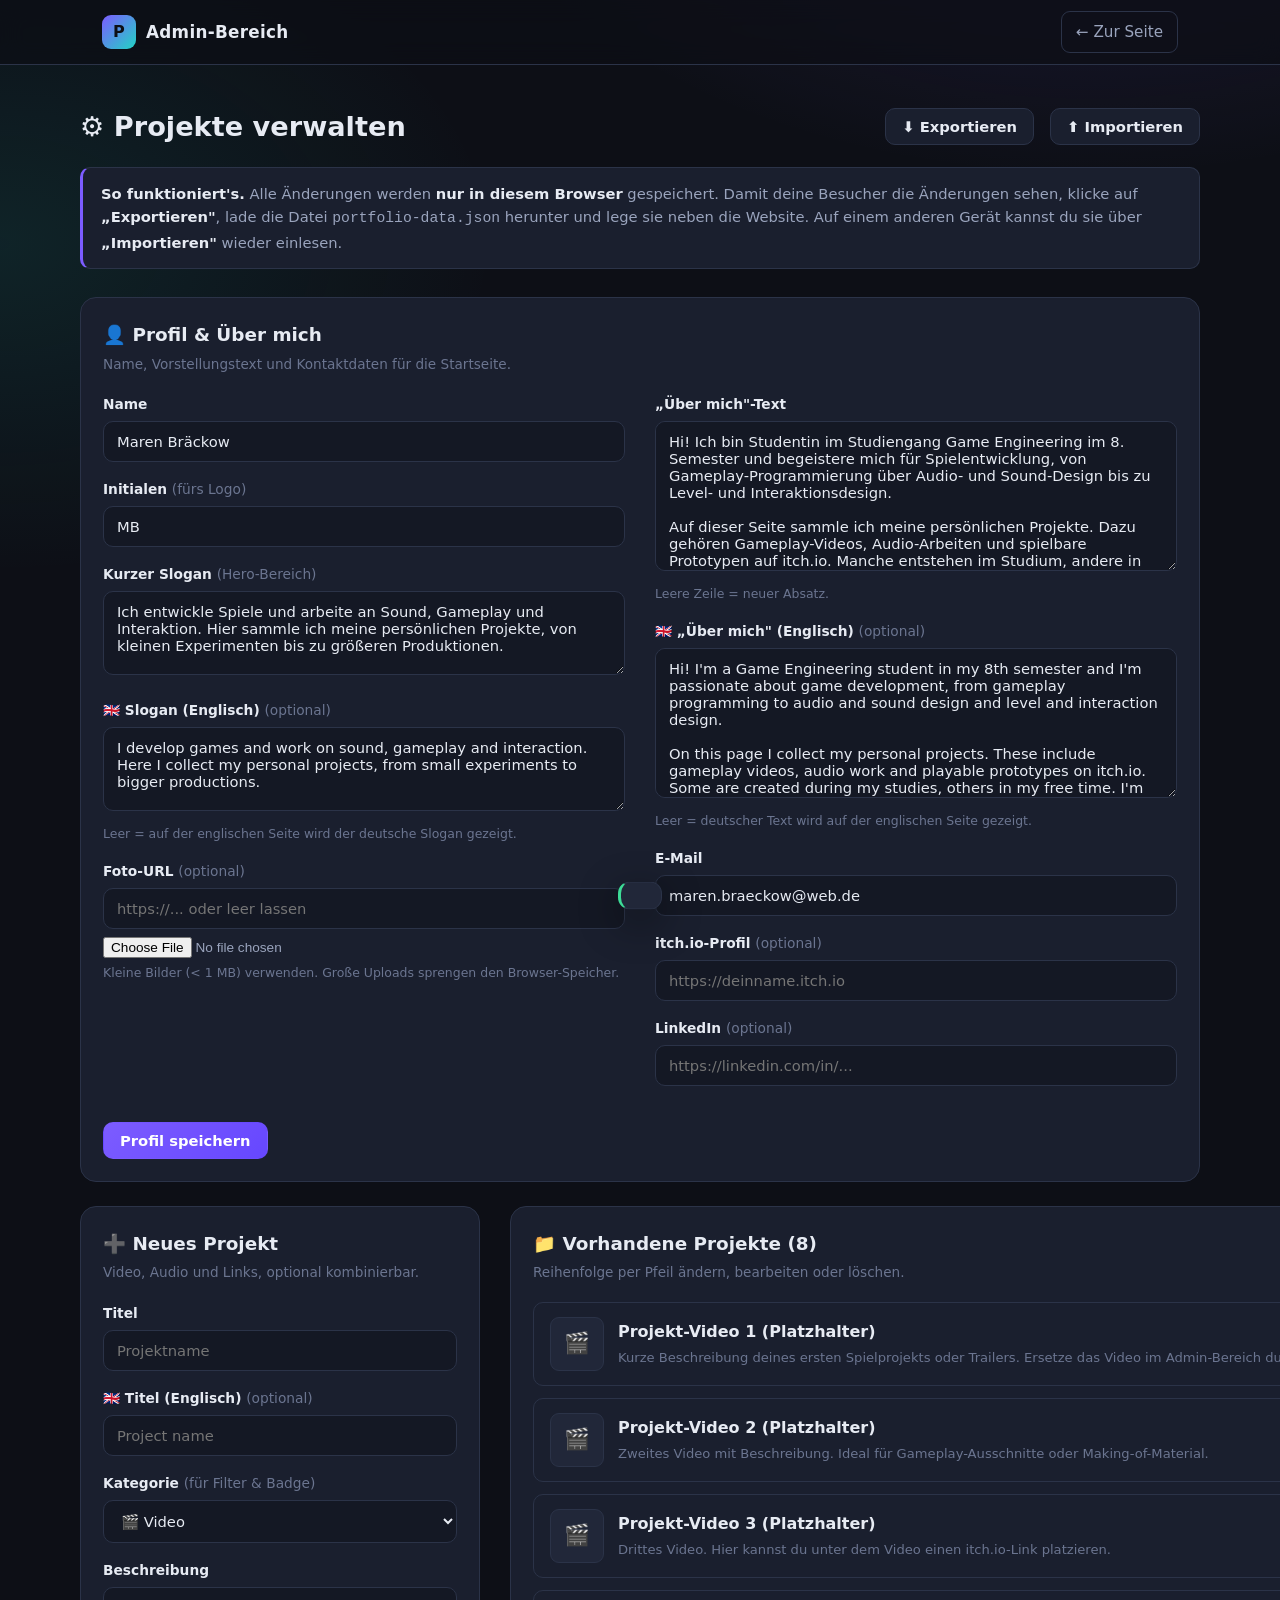
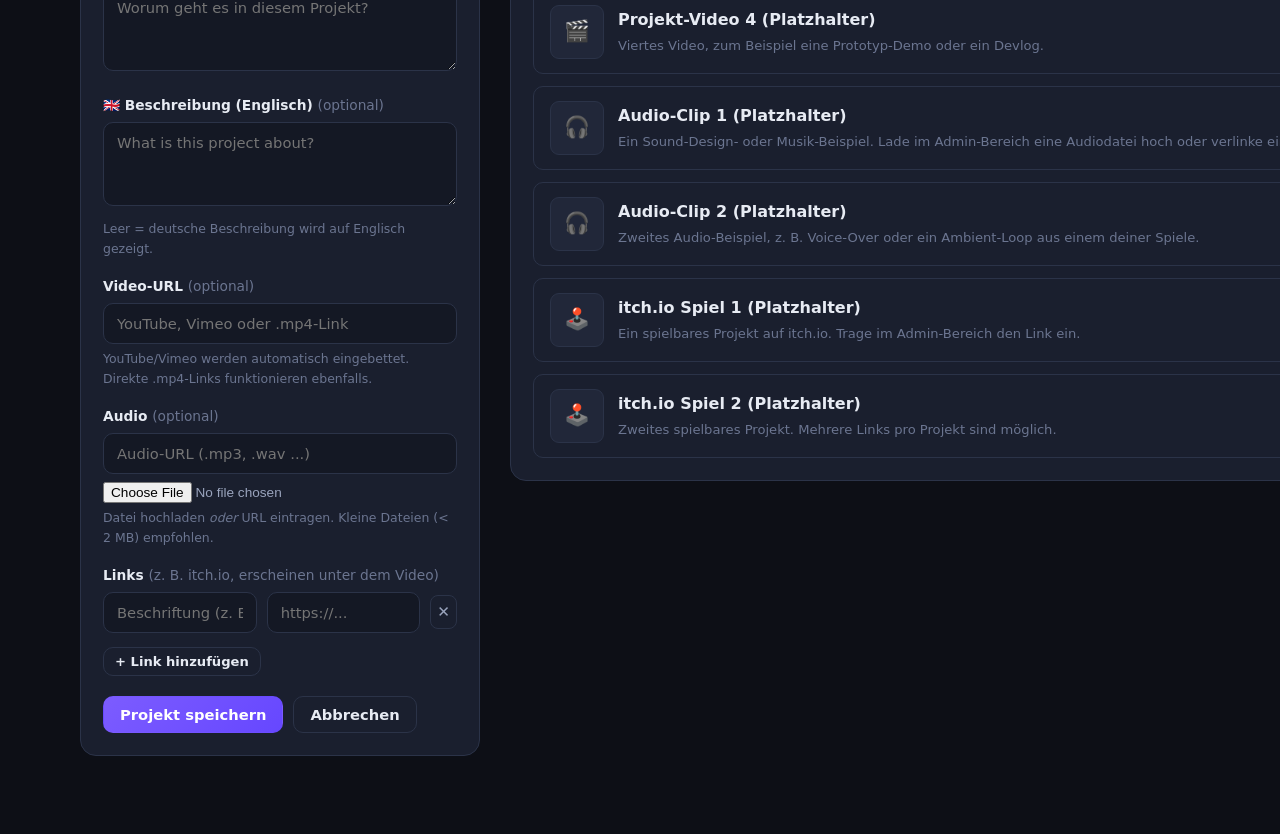
==== admin.html @ 4ef6921b "Move site files to repo root for GitHub Pages" ====
<!DOCTYPE html>
<html lang="de">
<head>
  <meta charset="UTF-8" />
  <meta name="viewport" content="width=device-width, initial-scale=1.0" />
  <title>Admin · Portfolio verwalten</title>
  <link rel="stylesheet" href="css/styles.css" />
  <link rel="icon" href="data:image/svg+xml,<svg xmlns='http://www.w3.org/2000/svg' viewBox='0 0 100 100'><rect width='100' height='100' rx='22' fill='%237c5cff'/><text x='50' y='68' font-size='58' text-anchor='middle' fill='%230d0f16' font-family='Arial' font-weight='900'>P</text></svg>" />
</head>
<body>

  <nav class="nav">
    <div class="wrap nav-inner">
      <a class="brand" href="index.html">
        <span class="logo">P</span>
        <span>Admin-Bereich</span>
      </a>
      <div class="nav-links">
        <a class="btn btn-ghost btn-sm" href="index.html">← Zur Seite</a>
      </div>
    </div>
  </nav>

  <div class="wrap admin-shell">

    <div class="admin-head">
      <h1>⚙️ Projekte verwalten</h1>
      <div class="spacer"></div>
      <button class="btn" id="exportBtn">⬇️ Exportieren</button>
      <button class="btn" id="importBtn">⬆️ Importieren</button>
      <input type="file" id="importFile" accept="application/json" hidden />
    </div>

    <div class="note">
      <strong>So funktioniert's.</strong> Alle Änderungen werden <strong>nur in diesem Browser</strong> gespeichert.
      Damit deine Besucher die Änderungen sehen, klicke auf <strong>„Exportieren"</strong>, lade die Datei
      <code>portfolio-data.json</code> herunter und lege sie neben die Website.
      Auf einem anderen Gerät kannst du sie über <strong>„Importieren"</strong> wieder einlesen.
    </div>

    <!-- Profil & Über mich -->
    <div class="panel" style="margin-bottom:24px">
      <h2>👤 Profil & Über mich</h2>
      <p class="sub">Name, Vorstellungstext und Kontaktdaten für die Startseite.</p>
      <div class="admin-cols" style="grid-template-columns:1fr 1fr">
        <div>
          <div class="form-group">
            <label class="lbl" for="pfName">Name</label>
            <input type="text" id="pfName" placeholder="Vor- und Nachname" />
          </div>
          <div class="form-group">
            <label class="lbl" for="pfInitials">Initialen <span class="opt">(fürs Logo)</span></label>
            <input type="text" id="pfInitials" maxlength="2" placeholder="z. B. MB" />
          </div>
          <div class="form-group">
            <label class="lbl" for="pfTagline">Kurzer Slogan <span class="opt">(Hero-Bereich)</span></label>
            <textarea id="pfTagline" placeholder="Ein Satz über dich..."></textarea>
          </div>
          <div class="form-group">
            <label class="lbl" for="pfTaglineEn">🇬🇧 Slogan (Englisch) <span class="opt">(optional)</span></label>
            <textarea id="pfTaglineEn" placeholder="One sentence about you..."></textarea>
            <div class="hint">Leer = auf der englischen Seite wird der deutsche Slogan gezeigt.</div>
          </div>
          <div class="form-group">
            <label class="lbl" for="pfPhoto">Foto-URL <span class="opt">(optional)</span></label>
            <input type="url" id="pfPhoto" placeholder="https://... oder leer lassen" />
            <div class="file-row" style="margin-top:8px">
              <input type="file" id="pfPhotoFile" accept="image/*" />
            </div>
            <div class="hint">Kleine Bilder (&lt; 1 MB) verwenden. Große Uploads sprengen den Browser-Speicher.</div>
          </div>
        </div>
        <div>
          <div class="form-group">
            <label class="lbl" for="pfAbout">„Über mich"-Text</label>
            <textarea id="pfAbout" style="min-height:150px" placeholder="Erzähle etwas über dich, dein Studium und deine Projekte..."></textarea>
            <div class="hint">Leere Zeile = neuer Absatz.</div>
          </div>
          <div class="form-group">
            <label class="lbl" for="pfAboutEn">🇬🇧 „Über mich" (Englisch) <span class="opt">(optional)</span></label>
            <textarea id="pfAboutEn" style="min-height:150px" placeholder="Tell something about yourself, your studies and your projects..."></textarea>
            <div class="hint">Leer = deutscher Text wird auf der englischen Seite gezeigt.</div>
          </div>
          <div class="form-group">
            <label class="lbl" for="pfEmail">E-Mail</label>
            <input type="text" id="pfEmail" placeholder="name@mail.de" />
          </div>
          <div class="form-group">
            <label class="lbl" for="pfItch">itch.io-Profil <span class="opt">(optional)</span></label>
            <input type="url" id="pfItch" placeholder="https://deinname.itch.io" />
          </div>
          <div class="form-group">
            <label class="lbl" for="pfLinkedin">LinkedIn <span class="opt">(optional)</span></label>
            <input type="url" id="pfLinkedin" placeholder="https://linkedin.com/in/..." />
          </div>
        </div>
      </div>
      <div class="form-actions">
        <button class="btn btn-primary" id="saveProfileBtn">Profil speichern</button>
      </div>
    </div>

    <!-- Projekte -->
    <div class="admin-cols">

      <!-- Formular -->
      <div class="panel">
        <h2 id="formTitle">➕ Neues Projekt</h2>
        <p class="sub">Video, Audio und Links, optional kombinierbar.</p>

        <input type="hidden" id="editId" />

        <div class="form-group">
          <label class="lbl" for="fTitle">Titel</label>
          <input type="text" id="fTitle" placeholder="Projektname" />
        </div>

        <div class="form-group">
          <label class="lbl" for="fTitleEn">🇬🇧 Titel (Englisch) <span class="opt">(optional)</span></label>
          <input type="text" id="fTitleEn" placeholder="Project name" />
        </div>

        <div class="form-group">
          <label class="lbl" for="fKind">Kategorie <span class="opt">(für Filter & Badge)</span></label>
          <select id="fKind">
            <option value="video">🎬 Video</option>
            <option value="audio">🎧 Audio</option>
            <option value="link">🕹️ Spiel / Link</option>
          </select>
        </div>

        <div class="form-group">
          <label class="lbl" for="fDesc">Beschreibung</label>
          <textarea id="fDesc" placeholder="Worum geht es in diesem Projekt?"></textarea>
        </div>

        <div class="form-group">
          <label class="lbl" for="fDescEn">🇬🇧 Beschreibung (Englisch) <span class="opt">(optional)</span></label>
          <textarea id="fDescEn" placeholder="What is this project about?"></textarea>
          <div class="hint">Leer = deutsche Beschreibung wird auf Englisch gezeigt.</div>
        </div>

        <div class="form-group">
          <label class="lbl" for="fVideo">Video-URL <span class="opt">(optional)</span></label>
          <input type="url" id="fVideo" placeholder="YouTube, Vimeo oder .mp4-Link" />
          <div class="hint">YouTube/Vimeo werden automatisch eingebettet. Direkte .mp4-Links funktionieren ebenfalls.</div>
        </div>

        <div class="form-group">
          <label class="lbl" for="fAudio">Audio <span class="opt">(optional)</span></label>
          <input type="url" id="fAudio" placeholder="Audio-URL (.mp3, .wav ...)" />
          <div class="file-row" style="margin-top:8px">
            <input type="file" id="fAudioFile" accept="audio/*" />
          </div>
          <div class="hint">Datei hochladen <em>oder</em> URL eintragen. Kleine Dateien (&lt; 2 MB) empfohlen.</div>
        </div>

        <div class="form-group">
          <label class="lbl">Links <span class="opt">(z. B. itch.io, erscheinen unter dem Video)</span></label>
          <div id="linkRows"></div>
          <button class="btn btn-sm btn-ghost" id="addLinkBtn" type="button" style="margin-top:6px">+ Link hinzufügen</button>
        </div>

        <div class="form-actions">
          <button class="btn btn-primary" id="saveProjectBtn">Projekt speichern</button>
          <button class="btn btn-ghost" id="cancelEditBtn" hidden>Abbrechen</button>
        </div>
      </div>

      <!-- Liste -->
      <div>
        <div class="panel">
          <h2>📁 Vorhandene Projekte (<span id="count">0</span>)</h2>
          <p class="sub">Reihenfolge per Pfeil ändern, bearbeiten oder löschen.</p>
          <div class="admin-list" id="adminList"></div>
        </div>
        <div style="margin-top:16px; text-align:right">
          <button class="btn btn-danger btn-sm" id="resetBtn">Alles auf Standard zurücksetzen</button>
        </div>
      </div>

    </div>
  </div>

  <div class="toast" id="toast"></div>

  <script src="js/store.js"></script>
  <script src="js/admin.js"></script>
</body>
</html>
---- css/styles.css ----
/* =========================================================
   Portfolio – Modern Dark / Gaming Theme
   ========================================================= */

:root {
  --bg:            #0d0f16;
  --bg-2:          #141824;
  --surface:       #1a1f2e;
  --surface-2:     #212739;
  --border:        #2b3348;
  --text:          #e7ebf3;
  --text-dim:      #9aa4bd;
  --text-faint:    #6b7590;
  --accent:        #7c5cff;   /* violett */
  --accent-2:      #21d4c4;   /* türkis  */
  --accent-warm:   #ff7a59;
  --danger:        #ff5470;
  --ok:            #3ddc97;
  --shadow:        0 12px 40px rgba(0,0,0,.45);
  --radius:        16px;
  --radius-sm:     10px;
  --maxw:          1120px;
  --font: 'Segoe UI', system-ui, -apple-system, Roboto, Helvetica, Arial, sans-serif;
}

* { box-sizing: border-box; }

html { scroll-behavior: smooth; }

body {
  margin: 0;
  font-family: var(--font);
  color: var(--text);
  background:
    radial-gradient(1100px 700px at 85% -10%, rgba(124,92,255,.18), transparent 60%),
    radial-gradient(900px 600px at 0% 10%, rgba(33,212,196,.10), transparent 55%),
    var(--bg);
  line-height: 1.6;
  -webkit-font-smoothing: antialiased;
}

a { color: var(--accent-2); text-decoration: none; }
a:hover { text-decoration: underline; }

img { max-width: 100%; display: block; }

.wrap { width: 100%; max-width: var(--maxw); margin: 0 auto; padding: 0 22px; }

/* ---------- Navigation ---------- */
.nav {
  position: sticky; top: 0; z-index: 50;
  backdrop-filter: blur(12px);
  background: rgba(13,15,22,.72);
  border-bottom: 1px solid var(--border);
}
.nav-inner {
  display: flex; align-items: center; gap: 18px;
  height: 64px;
}
.brand {
  display: flex; align-items: center; gap: 10px;
  font-weight: 700; font-size: 1.05rem; color: var(--text);
  letter-spacing: .3px;
}
.brand:hover { text-decoration: none; }
.brand .logo {
  width: 34px; height: 34px; border-radius: 9px;
  display: grid; place-items: center;
  background: linear-gradient(135deg, var(--accent), var(--accent-2));
  color: #0d0f16; font-weight: 900; font-size: 1rem;
}
.nav-links { display: flex; gap: 4px; margin-left: auto; align-items: center; }
.nav-links a {
  color: var(--text-dim); padding: 8px 14px; border-radius: 9px;
  font-weight: 500; font-size: .95rem;
}
.nav-links a:hover { color: var(--text); background: var(--surface); text-decoration: none; }

.btn {
  display: inline-flex; align-items: center; gap: 8px;
  border: 1px solid var(--border); background: var(--surface);
  color: var(--text); padding: 9px 16px; border-radius: 10px;
  font-weight: 600; font-size: .92rem; cursor: pointer;
  transition: transform .12s ease, background .15s ease, border-color .15s ease;
  font-family: inherit;
}
.btn:hover { text-decoration: none; transform: translateY(-1px); border-color: var(--accent); }
.btn-primary {
  background: linear-gradient(135deg, var(--accent), #6647ff);
  border-color: transparent; color: #fff;
}
.btn-primary:hover { box-shadow: 0 8px 24px rgba(124,92,255,.35); }
.btn-ghost { background: transparent; }
.btn-danger { border-color: var(--danger); color: var(--danger); background: transparent; }
.btn-danger:hover { background: rgba(255,84,112,.12); }
.btn-sm { padding: 6px 11px; font-size: .82rem; }
.btn:disabled { opacity: .4; cursor: not-allowed; transform: none; }

/* ---------- Hero ---------- */
.hero { padding: 80px 0 56px; }
.hero-grid {
  display: grid; grid-template-columns: 1.4fr 1fr; gap: 48px; align-items: center;
}
.eyebrow {
  display: inline-flex; align-items: center; gap: 8px;
  color: var(--accent-2); font-weight: 600; font-size: .85rem;
  letter-spacing: 1.5px; text-transform: uppercase;
  padding: 6px 12px; border: 1px solid var(--border); border-radius: 999px;
  background: var(--surface);
}
.hero h1 {
  font-size: clamp(2.2rem, 5vw, 3.4rem); line-height: 1.08; margin: 20px 0 14px;
  letter-spacing: -.5px;
}
.hero h1 .grad {
  background: linear-gradient(120deg, var(--accent-2), var(--accent));
  -webkit-background-clip: text; background-clip: text; color: transparent;
}
.hero p.lead { font-size: 1.12rem; color: var(--text-dim); max-width: 46ch; }
.hero-cta { display: flex; gap: 12px; margin-top: 26px; flex-wrap: wrap; }

.hero-badge {
  aspect-ratio: 1; border-radius: 24px; position: relative; overflow: hidden;
  border: 1px solid var(--border);
  background:
    radial-gradient(circle at 30% 20%, rgba(124,92,255,.35), transparent 55%),
    radial-gradient(circle at 80% 80%, rgba(33,212,196,.30), transparent 55%),
    var(--surface);
  display: grid; place-items: center;
}
.hero-badge .initials {
  font-size: clamp(3rem, 8vw, 5.5rem); font-weight: 900;
  background: linear-gradient(135deg, #fff, var(--text-dim));
  -webkit-background-clip: text; background-clip: text; color: transparent;
}

/* ---------- Sections ---------- */
section { padding: 56px 0; }
.section-head { margin-bottom: 34px; }
.section-head .kicker {
  color: var(--accent); font-weight: 700; font-size: .82rem;
  letter-spacing: 2px; text-transform: uppercase;
}
.section-head h2 { font-size: clamp(1.6rem, 3.5vw, 2.3rem); margin: 8px 0 6px; letter-spacing: -.3px; }
.section-head p { color: var(--text-dim); margin: 0; max-width: 60ch; }

/* ---------- About ---------- */
.about-grid { display: grid; grid-template-columns: 260px 1fr; gap: 40px; align-items: start; }
.about-photo {
  aspect-ratio: 4/5; border-radius: var(--radius); overflow: hidden;
  border: 1px solid var(--border); background: var(--surface);
  display: grid; place-items: center; color: var(--text-faint); text-align: center; padding: 20px;
}
.about-photo img { width: 100%; height: 100%; object-fit: cover; }
.about-text :where(p) { color: var(--text-dim); }
.about-text h3 { margin-top: 0; }
.chips { display: flex; flex-wrap: wrap; gap: 8px; margin-top: 18px; }
.chip {
  font-size: .82rem; padding: 6px 12px; border-radius: 999px;
  background: var(--surface); border: 1px solid var(--border); color: var(--text-dim);
}

/* ---------- Filter tabs ---------- */
.filters { display: flex; gap: 8px; flex-wrap: wrap; margin-bottom: 26px; }
.filter {
  padding: 8px 16px; border-radius: 999px; cursor: pointer;
  border: 1px solid var(--border); background: transparent; color: var(--text-dim);
  font-weight: 600; font-size: .9rem; font-family: inherit; transition: all .15s ease;
}
.filter:hover { color: var(--text); border-color: var(--accent); }
.filter.active { background: var(--accent); border-color: var(--accent); color: #fff; }

/* ---------- Project grid ---------- */
.projects { display: grid; grid-template-columns: repeat(auto-fill, minmax(340px, 1fr)); gap: 24px; }
.card {
  background: var(--surface); border: 1px solid var(--border); border-radius: var(--radius);
  overflow: hidden; display: flex; flex-direction: column;
  transition: transform .15s ease, border-color .15s ease, box-shadow .15s ease;
}
.card:hover { transform: translateY(-4px); border-color: var(--accent); box-shadow: var(--shadow); }

.card-media { position: relative; background: #0a0c12; }
.card-media .ratio { aspect-ratio: 16/9; width: 100%; }
.card-media iframe,
.card-media video { width: 100%; height: 100%; border: 0; display: block; }
.card-media .placeholder {
  aspect-ratio: 16/9; display: grid; place-items: center; gap: 8px;
  color: var(--text-faint); background:
    repeating-linear-gradient(45deg, rgba(255,255,255,.02) 0 10px, transparent 10px 20px), var(--surface-2);
}
.card-media .placeholder .ico { font-size: 2rem; opacity: .7; }

.card-audio { padding: 16px 18px 4px; }
.card-audio audio { width: 100%; }

.card-body { padding: 18px 18px 20px; display: flex; flex-direction: column; gap: 10px; flex: 1; }
.card-tag {
  align-self: flex-start; font-size: .72rem; font-weight: 700; letter-spacing: 1px;
  text-transform: uppercase; padding: 4px 9px; border-radius: 6px;
  background: rgba(124,92,255,.15); color: #b8a6ff; border: 1px solid rgba(124,92,255,.3);
}
.card-tag.audio { background: rgba(33,212,196,.13); color: #6ff0e3; border-color: rgba(33,212,196,.3); }
.card-tag.link  { background: rgba(255,122,89,.13); color: #ffb59e; border-color: rgba(255,122,89,.3); }
.card h3 { margin: 0; font-size: 1.15rem; }
.card p { margin: 0; color: var(--text-dim); font-size: .94rem; }
.card-links { display: flex; flex-wrap: wrap; gap: 10px; margin-top: auto; padding-top: 6px; }
.card-links a.btn { text-decoration: none; }

.empty {
  grid-column: 1 / -1; text-align: center; padding: 60px 20px;
  color: var(--text-faint); border: 1px dashed var(--border); border-radius: var(--radius);
}

/* ---------- Contact / footer ---------- */
.contact-card {
  background: linear-gradient(135deg, var(--surface), var(--bg-2));
  border: 1px solid var(--border); border-radius: 22px; padding: 44px;
  text-align: center;
}
.contact-card h2 { margin: 0 0 10px; font-size: clamp(1.6rem, 3vw, 2.2rem); }
.contact-card p { color: var(--text-dim); margin: 0 auto 24px; max-width: 48ch; }
.social { display: flex; gap: 12px; justify-content: center; flex-wrap: wrap; }

footer {
  border-top: 1px solid var(--border); padding: 28px 0; margin-top: 40px;
  color: var(--text-faint); font-size: .88rem;
}
.footer-inner { display: flex; justify-content: space-between; gap: 12px; flex-wrap: wrap; }

/* ---------- Admin ---------- */
.admin-shell { padding: 40px 0 80px; }
.admin-head { display: flex; align-items: center; gap: 16px; flex-wrap: wrap; margin-bottom: 8px; }
.admin-head h1 { margin: 0; font-size: 1.7rem; }
.admin-head .spacer { flex: 1; }
.note {
  background: var(--surface); border: 1px solid var(--border); border-left: 3px solid var(--accent);
  border-radius: var(--radius-sm); padding: 14px 18px; color: var(--text-dim);
  font-size: .92rem; margin: 18px 0 28px;
}
.note strong { color: var(--text); }

.admin-cols { display: grid; grid-template-columns: 400px 1fr; gap: 30px; align-items: start; }
@media (max-width: 900px){ .admin-cols { grid-template-columns: 1fr; } }

.panel {
  background: var(--surface); border: 1px solid var(--border); border-radius: var(--radius);
  padding: 22px;
}
.panel h2 { margin: 0 0 4px; font-size: 1.15rem; }
.panel .sub { color: var(--text-faint); font-size: .85rem; margin: 0 0 18px; }

.form-group { margin-bottom: 16px; }
label.lbl { display: block; font-weight: 600; font-size: .86rem; margin-bottom: 6px; color: var(--text); }
label.lbl .opt { color: var(--text-faint); font-weight: 400; }
input[type=text], input[type=url], input[type=password], textarea, select {
  width: 100%; padding: 11px 13px; border-radius: 10px;
  background: var(--bg-2); border: 1px solid var(--border); color: var(--text);
  font-family: inherit; font-size: .92rem; transition: border-color .15s ease;
}
input:focus, textarea:focus, select:focus { outline: none; border-color: var(--accent); }
textarea { resize: vertical; min-height: 84px; }
.hint { font-size: .78rem; color: var(--text-faint); margin-top: 5px; }
.form-actions { display: flex; gap: 10px; margin-top: 20px; }

.file-row { display: flex; gap: 10px; align-items: center; }
input[type=file] { font-size: .85rem; color: var(--text-dim); }

/* Admin list of projects */
.admin-list { display: flex; flex-direction: column; gap: 12px; }
.admin-item {
  background: var(--surface); border: 1px solid var(--border); border-radius: var(--radius-sm);
  padding: 14px 16px; display: flex; align-items: center; gap: 14px;
}
.admin-item .thumb {
  width: 54px; height: 54px; border-radius: 9px; flex: none;
  display: grid; place-items: center; font-size: 1.3rem;
  background: var(--surface-2); border: 1px solid var(--border);
}
.admin-item .meta { flex: 1; min-width: 0; }
.admin-item .meta h4 { margin: 0 0 2px; font-size: 1rem; }
.admin-item .meta p { margin: 0; color: var(--text-faint); font-size: .82rem;
  white-space: nowrap; overflow: hidden; text-overflow: ellipsis; }
.admin-item .ops { display: flex; gap: 6px; flex: none; }
.icon-btn {
  width: 34px; height: 34px; border-radius: 8px; cursor: pointer;
  border: 1px solid var(--border); background: transparent; color: var(--text-dim);
  display: grid; place-items: center; font-size: .95rem; font-family: inherit;
}
.icon-btn:hover { color: var(--text); border-color: var(--accent); }
.icon-btn.danger:hover { color: var(--danger); border-color: var(--danger); }

/* Toast */
.toast {
  position: fixed; bottom: 24px; left: 50%; transform: translateX(-50%) translateY(120%);
  background: var(--surface-2); border: 1px solid var(--border); border-left: 3px solid var(--ok);
  padding: 13px 20px; border-radius: 12px; box-shadow: var(--shadow);
  transition: transform .3s cubic-bezier(.2,.9,.3,1.2); z-index: 200; font-weight: 500;
}
.toast.show { transform: translateX(-50%) translateY(0); }
.toast.err { border-left-color: var(--danger); }

/* Login gate */
.gate { max-width: 380px; margin: 80px auto; text-align: center; }
.gate .panel { padding: 34px; }
.gate .logo-big {
  width: 60px; height: 60px; border-radius: 16px; margin: 0 auto 18px;
  display: grid; place-items: center; font-weight: 900; font-size: 1.5rem;
  background: linear-gradient(135deg, var(--accent), var(--accent-2)); color: #0d0f16;
}

/* ---------- Responsive ---------- */
@media (max-width: 820px){
  .hero-grid { grid-template-columns: 1fr; }
  .hero-badge { max-width: 260px; }
  .about-grid { grid-template-columns: 1fr; }
  .about-photo { max-width: 220px; }
  .nav-links a:not(.btn) { display: none; }
}
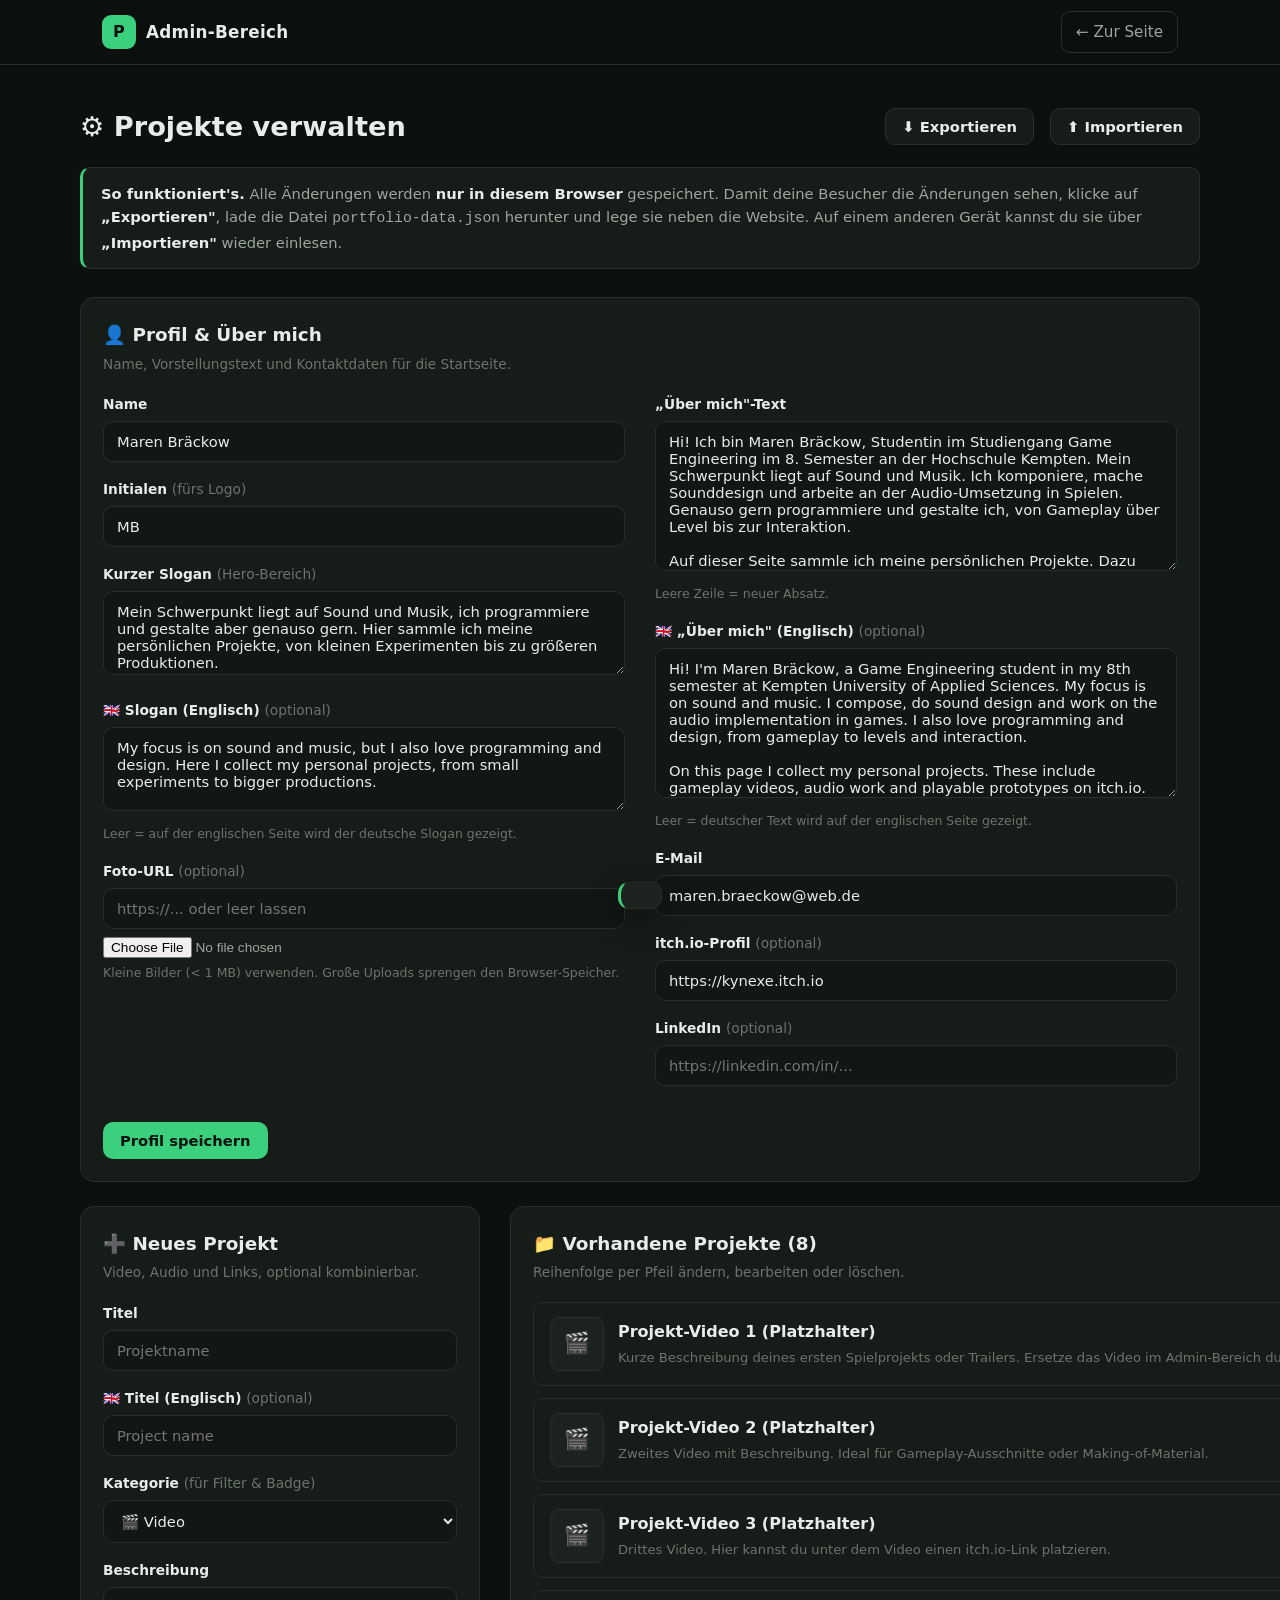
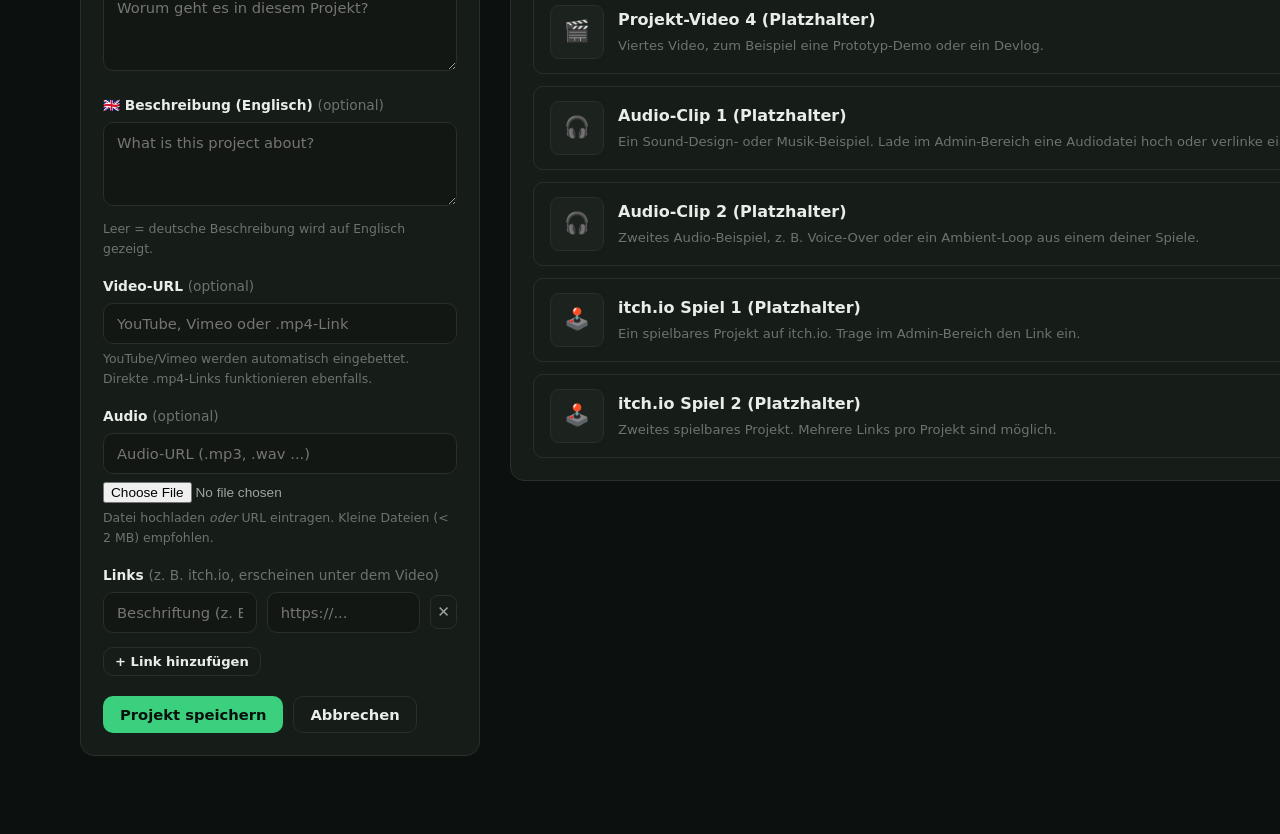
==== commit 53514466: "Design auf dunkel gruen schlicht umgestellt" ====
--- a/admin.html
+++ b/admin.html
@@ -5,7 +5,7 @@
   <meta name="viewport" content="width=device-width, initial-scale=1.0" />
   <title>Admin · Portfolio verwalten</title>
   <link rel="stylesheet" href="css/styles.css" />
-  <link rel="icon" href="data:image/svg+xml,<svg xmlns='http://www.w3.org/2000/svg' viewBox='0 0 100 100'><rect width='100' height='100' rx='22' fill='%237c5cff'/><text x='50' y='68' font-size='58' text-anchor='middle' fill='%230d0f16' font-family='Arial' font-weight='900'>P</text></svg>" />
+  <link rel="icon" href="data:image/svg+xml,<svg xmlns='http://www.w3.org/2000/svg' viewBox='0 0 100 100'><rect width='100' height='100' rx='22' fill='%233ad07d'/><text x='50' y='68' font-size='58' text-anchor='middle' fill='%2308110b' font-family='Arial' font-weight='900'>P</text></svg>" />
 </head>
 <body>
 
--- a/css/styles.css
+++ b/css/styles.css
@@ -1,23 +1,23 @@
 /* =========================================================
-   Portfolio – Modern Dark / Gaming Theme
+   Portfolio – Dark / Green / Minimal Theme
    ========================================================= */
 
 :root {
-  --bg:            #0d0f16;
-  --bg-2:          #141824;
-  --surface:       #1a1f2e;
-  --surface-2:     #212739;
-  --border:        #2b3348;
-  --text:          #e7ebf3;
-  --text-dim:      #9aa4bd;
-  --text-faint:    #6b7590;
-  --accent:        #7c5cff;   /* violett */
-  --accent-2:      #21d4c4;   /* türkis  */
-  --accent-warm:   #ff7a59;
+  --bg:            #0c100e;
+  --bg-2:          #121713;
+  --surface:       #161c18;
+  --surface-2:     #1c231e;
+  --border:        #283029;
+  --text:          #e8ede9;
+  --text-dim:      #9ba79f;
+  --text-faint:    #69756d;
+  --accent:        #3ad07d;   /* grün */
+  --accent-2:      #56dd93;   /* helleres grün, für Links */
+  --accent-ink:    #08110b;   /* Textfarbe auf grünem Grund */
   --danger:        #ff5470;
-  --ok:            #3ddc97;
-  --shadow:        0 12px 40px rgba(0,0,0,.45);
-  --radius:        16px;
+  --ok:            #3ad07d;
+  --shadow:        0 10px 30px rgba(0,0,0,.4);
+  --radius:        14px;
   --radius-sm:     10px;
   --maxw:          1120px;
   --font: 'Segoe UI', system-ui, -apple-system, Roboto, Helvetica, Arial, sans-serif;
@@ -31,10 +31,7 @@
   margin: 0;
   font-family: var(--font);
   color: var(--text);
-  background:
-    radial-gradient(1100px 700px at 85% -10%, rgba(124,92,255,.18), transparent 60%),
-    radial-gradient(900px 600px at 0% 10%, rgba(33,212,196,.10), transparent 55%),
-    var(--bg);
+  background: var(--bg);
   line-height: 1.6;
   -webkit-font-smoothing: antialiased;
 }
@@ -50,7 +47,7 @@
 .nav {
   position: sticky; top: 0; z-index: 50;
   backdrop-filter: blur(12px);
-  background: rgba(13,15,22,.72);
+  background: rgba(12,16,14,.8);
   border-bottom: 1px solid var(--border);
 }
 .nav-inner {
@@ -66,8 +63,8 @@
 .brand .logo {
   width: 34px; height: 34px; border-radius: 9px;
   display: grid; place-items: center;
-  background: linear-gradient(135deg, var(--accent), var(--accent-2));
-  color: #0d0f16; font-weight: 900; font-size: 1rem;
+  background: var(--accent);
+  color: var(--accent-ink); font-weight: 900; font-size: 1rem;
 }
 .nav-links { display: flex; gap: 4px; margin-left: auto; align-items: center; }
 .nav-links a {
@@ -81,20 +78,20 @@
   border: 1px solid var(--border); background: var(--surface);
   color: var(--text); padding: 9px 16px; border-radius: 10px;
   font-weight: 600; font-size: .92rem; cursor: pointer;
-  transition: transform .12s ease, background .15s ease, border-color .15s ease;
+  transition: background .15s ease, border-color .15s ease, color .15s ease;
   font-family: inherit;
 }
-.btn:hover { text-decoration: none; transform: translateY(-1px); border-color: var(--accent); }
+.btn:hover { text-decoration: none; border-color: var(--accent); }
 .btn-primary {
-  background: linear-gradient(135deg, var(--accent), #6647ff);
-  border-color: transparent; color: #fff;
-}
-.btn-primary:hover { box-shadow: 0 8px 24px rgba(124,92,255,.35); }
+  background: var(--accent);
+  border-color: transparent; color: var(--accent-ink);
+}
+.btn-primary:hover { background: var(--accent-2); border-color: transparent; }
 .btn-ghost { background: transparent; }
 .btn-danger { border-color: var(--danger); color: var(--danger); background: transparent; }
 .btn-danger:hover { background: rgba(255,84,112,.12); }
 .btn-sm { padding: 6px 11px; font-size: .82rem; }
-.btn:disabled { opacity: .4; cursor: not-allowed; transform: none; }
+.btn:disabled { opacity: .4; cursor: not-allowed; }
 
 /* ---------- Hero ---------- */
 .hero { padding: 80px 0 56px; }
@@ -103,7 +100,7 @@
 }
 .eyebrow {
   display: inline-flex; align-items: center; gap: 8px;
-  color: var(--accent-2); font-weight: 600; font-size: .85rem;
+  color: var(--accent); font-weight: 600; font-size: .85rem;
   letter-spacing: 1.5px; text-transform: uppercase;
   padding: 6px 12px; border: 1px solid var(--border); border-radius: 999px;
   background: var(--surface);
@@ -112,26 +109,19 @@
   font-size: clamp(2.2rem, 5vw, 3.4rem); line-height: 1.08; margin: 20px 0 14px;
   letter-spacing: -.5px;
 }
-.hero h1 .grad {
-  background: linear-gradient(120deg, var(--accent-2), var(--accent));
-  -webkit-background-clip: text; background-clip: text; color: transparent;
-}
+.hero h1 .grad { color: var(--accent); }
 .hero p.lead { font-size: 1.12rem; color: var(--text-dim); max-width: 46ch; }
 .hero-cta { display: flex; gap: 12px; margin-top: 26px; flex-wrap: wrap; }
 
 .hero-badge {
-  aspect-ratio: 1; border-radius: 24px; position: relative; overflow: hidden;
+  aspect-ratio: 1; border-radius: 20px; position: relative; overflow: hidden;
   border: 1px solid var(--border);
-  background:
-    radial-gradient(circle at 30% 20%, rgba(124,92,255,.35), transparent 55%),
-    radial-gradient(circle at 80% 80%, rgba(33,212,196,.30), transparent 55%),
-    var(--surface);
+  background: var(--surface);
   display: grid; place-items: center;
 }
 .hero-badge .initials {
   font-size: clamp(3rem, 8vw, 5.5rem); font-weight: 900;
-  background: linear-gradient(135deg, #fff, var(--text-dim));
-  -webkit-background-clip: text; background-clip: text; color: transparent;
+  color: var(--accent);
 }
 
 /* ---------- Sections ---------- */
@@ -168,18 +158,18 @@
   font-weight: 600; font-size: .9rem; font-family: inherit; transition: all .15s ease;
 }
 .filter:hover { color: var(--text); border-color: var(--accent); }
-.filter.active { background: var(--accent); border-color: var(--accent); color: #fff; }
+.filter.active { background: var(--accent); border-color: var(--accent); color: var(--accent-ink); }
 
 /* ---------- Project grid ---------- */
 .projects { display: grid; grid-template-columns: repeat(auto-fill, minmax(340px, 1fr)); gap: 24px; }
 .card {
   background: var(--surface); border: 1px solid var(--border); border-radius: var(--radius);
   overflow: hidden; display: flex; flex-direction: column;
-  transition: transform .15s ease, border-color .15s ease, box-shadow .15s ease;
-}
-.card:hover { transform: translateY(-4px); border-color: var(--accent); box-shadow: var(--shadow); }
-
-.card-media { position: relative; background: #0a0c12; }
+  transition: border-color .15s ease;
+}
+.card:hover { border-color: var(--accent); }
+
+.card-media { position: relative; background: #090c0a; }
 .card-media .ratio { aspect-ratio: 16/9; width: 100%; }
 .card-media iframe,
 .card-media video { width: 100%; height: 100%; border: 0; display: block; }
@@ -197,10 +187,8 @@
 .card-tag {
   align-self: flex-start; font-size: .72rem; font-weight: 700; letter-spacing: 1px;
   text-transform: uppercase; padding: 4px 9px; border-radius: 6px;
-  background: rgba(124,92,255,.15); color: #b8a6ff; border: 1px solid rgba(124,92,255,.3);
-}
-.card-tag.audio { background: rgba(33,212,196,.13); color: #6ff0e3; border-color: rgba(33,212,196,.3); }
-.card-tag.link  { background: rgba(255,122,89,.13); color: #ffb59e; border-color: rgba(255,122,89,.3); }
+  background: rgba(58,208,125,.12); color: var(--accent-2); border: 1px solid rgba(58,208,125,.28);
+}
 .card h3 { margin: 0; font-size: 1.15rem; }
 .card p { margin: 0; color: var(--text-dim); font-size: .94rem; }
 .card-links { display: flex; flex-wrap: wrap; gap: 10px; margin-top: auto; padding-top: 6px; }
@@ -213,8 +201,8 @@
 
 /* ---------- Contact / footer ---------- */
 .contact-card {
-  background: linear-gradient(135deg, var(--surface), var(--bg-2));
-  border: 1px solid var(--border); border-radius: 22px; padding: 44px;
+  background: var(--surface);
+  border: 1px solid var(--border); border-radius: 18px; padding: 44px;
   text-align: center;
 }
 .contact-card h2 { margin: 0 0 10px; font-size: clamp(1.6rem, 3vw, 2.2rem); }
@@ -305,7 +293,7 @@
 .gate .logo-big {
   width: 60px; height: 60px; border-radius: 16px; margin: 0 auto 18px;
   display: grid; place-items: center; font-weight: 900; font-size: 1.5rem;
-  background: linear-gradient(135deg, var(--accent), var(--accent-2)); color: #0d0f16;
+  background: var(--accent); color: var(--accent-ink);
 }
 
 /* ---------- Responsive ---------- */
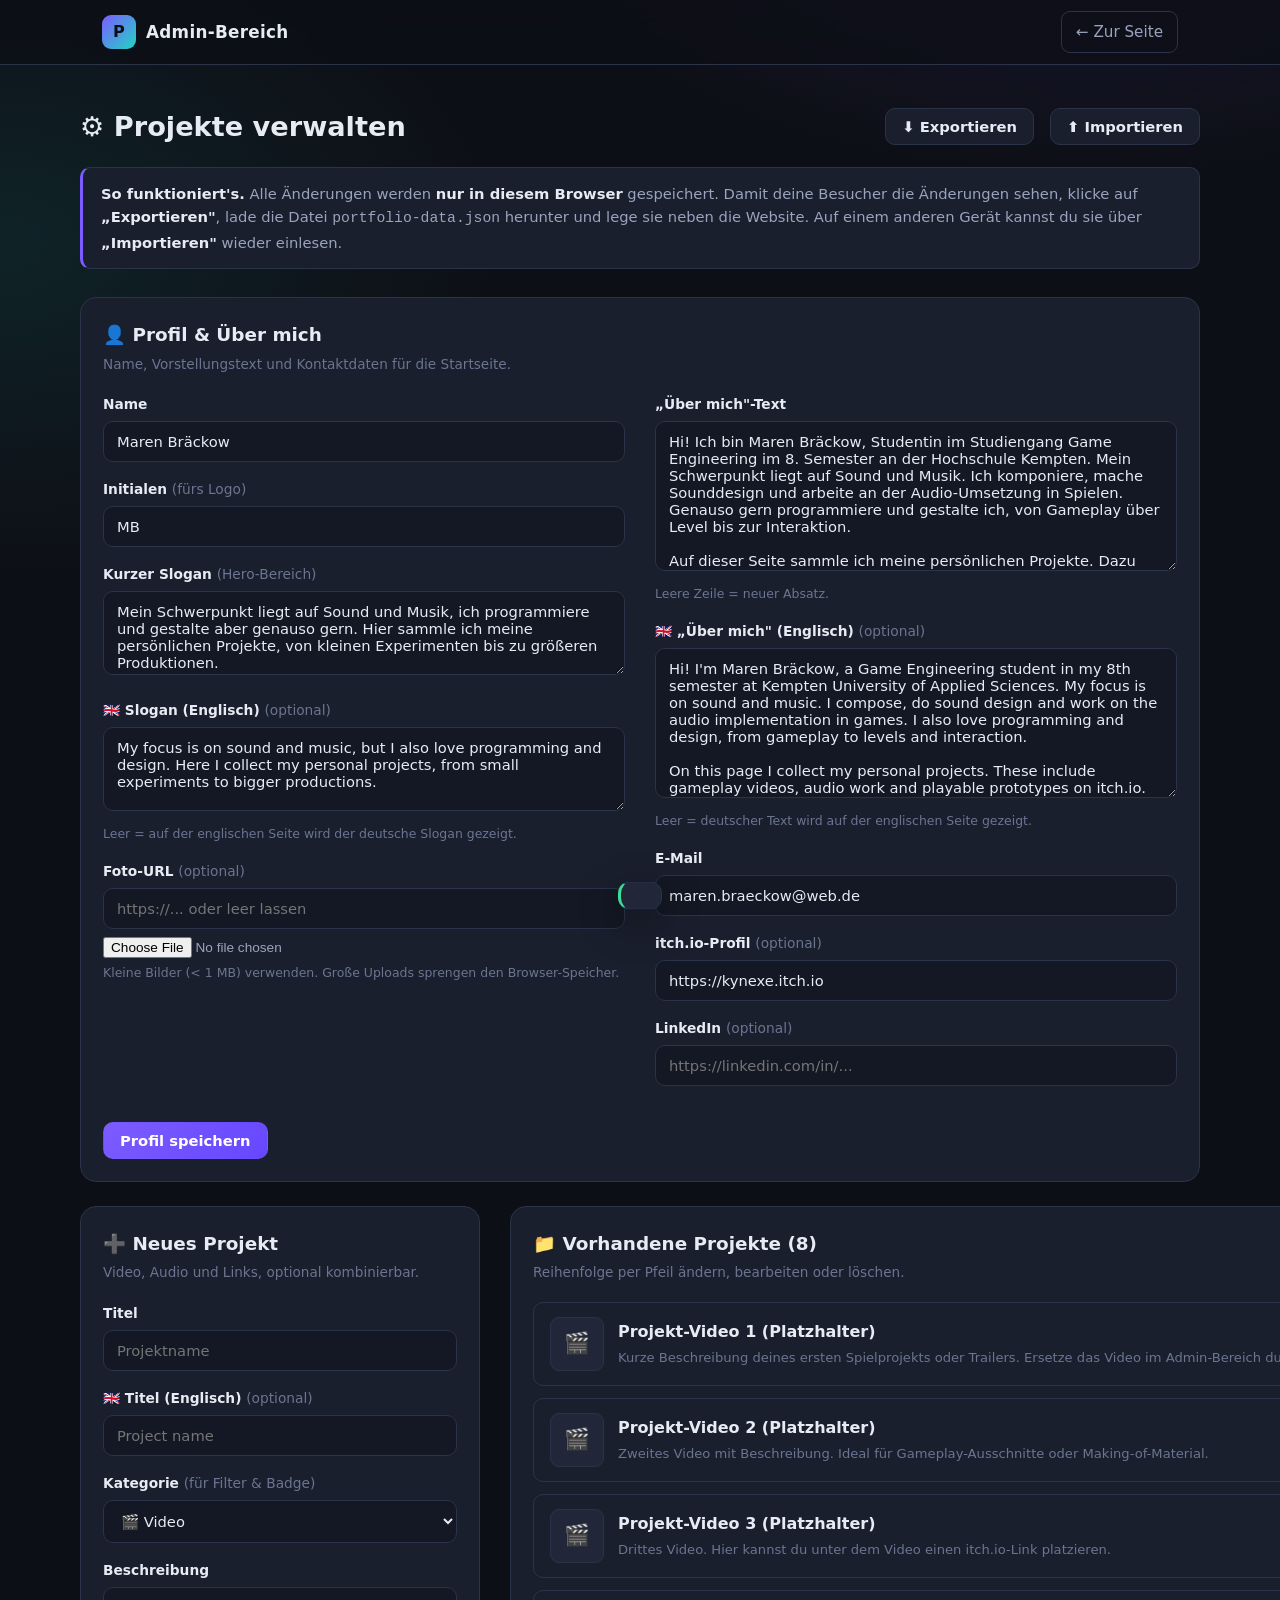
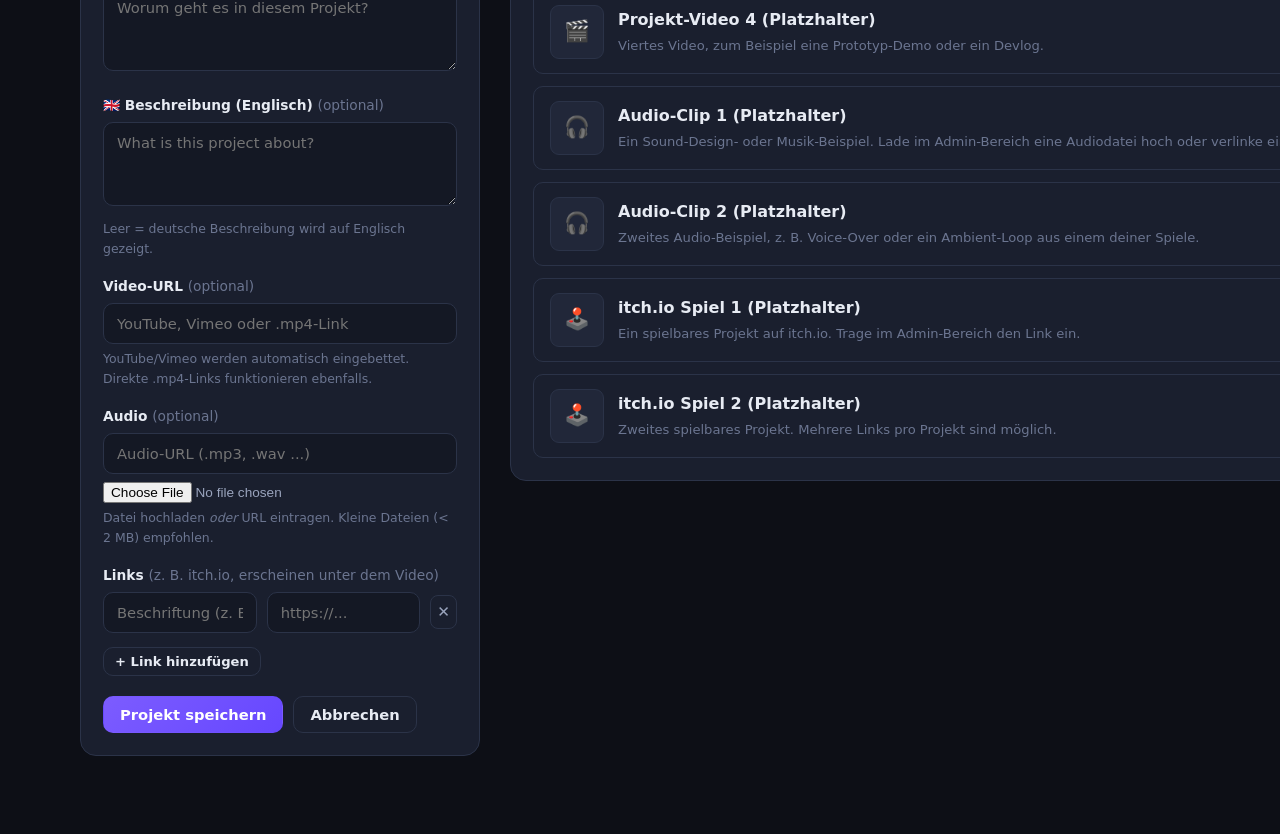
==== commit adc7b8a3: "Revert "Design auf dunkel gruen schlicht umgestellt" This reverts commit 53514466f67bfbb120de795a304" ====
--- a/admin.html
+++ b/admin.html
@@ -5,7 +5,7 @@
   <meta name="viewport" content="width=device-width, initial-scale=1.0" />
   <title>Admin · Portfolio verwalten</title>
   <link rel="stylesheet" href="css/styles.css" />
-  <link rel="icon" href="data:image/svg+xml,<svg xmlns='http://www.w3.org/2000/svg' viewBox='0 0 100 100'><rect width='100' height='100' rx='22' fill='%233ad07d'/><text x='50' y='68' font-size='58' text-anchor='middle' fill='%2308110b' font-family='Arial' font-weight='900'>P</text></svg>" />
+  <link rel="icon" href="data:image/svg+xml,<svg xmlns='http://www.w3.org/2000/svg' viewBox='0 0 100 100'><rect width='100' height='100' rx='22' fill='%237c5cff'/><text x='50' y='68' font-size='58' text-anchor='middle' fill='%230d0f16' font-family='Arial' font-weight='900'>P</text></svg>" />
 </head>
 <body>
 
--- a/css/styles.css
+++ b/css/styles.css
@@ -1,23 +1,23 @@
 /* =========================================================
-   Portfolio – Dark / Green / Minimal Theme
+   Portfolio – Modern Dark / Gaming Theme
    ========================================================= */
 
 :root {
-  --bg:            #0c100e;
-  --bg-2:          #121713;
-  --surface:       #161c18;
-  --surface-2:     #1c231e;
-  --border:        #283029;
-  --text:          #e8ede9;
-  --text-dim:      #9ba79f;
-  --text-faint:    #69756d;
-  --accent:        #3ad07d;   /* grün */
-  --accent-2:      #56dd93;   /* helleres grün, für Links */
-  --accent-ink:    #08110b;   /* Textfarbe auf grünem Grund */
+  --bg:            #0d0f16;
+  --bg-2:          #141824;
+  --surface:       #1a1f2e;
+  --surface-2:     #212739;
+  --border:        #2b3348;
+  --text:          #e7ebf3;
+  --text-dim:      #9aa4bd;
+  --text-faint:    #6b7590;
+  --accent:        #7c5cff;   /* violett */
+  --accent-2:      #21d4c4;   /* türkis  */
+  --accent-warm:   #ff7a59;
   --danger:        #ff5470;
-  --ok:            #3ad07d;
-  --shadow:        0 10px 30px rgba(0,0,0,.4);
-  --radius:        14px;
+  --ok:            #3ddc97;
+  --shadow:        0 12px 40px rgba(0,0,0,.45);
+  --radius:        16px;
   --radius-sm:     10px;
   --maxw:          1120px;
   --font: 'Segoe UI', system-ui, -apple-system, Roboto, Helvetica, Arial, sans-serif;
@@ -31,7 +31,10 @@
   margin: 0;
   font-family: var(--font);
   color: var(--text);
-  background: var(--bg);
+  background:
+    radial-gradient(1100px 700px at 85% -10%, rgba(124,92,255,.18), transparent 60%),
+    radial-gradient(900px 600px at 0% 10%, rgba(33,212,196,.10), transparent 55%),
+    var(--bg);
   line-height: 1.6;
   -webkit-font-smoothing: antialiased;
 }
@@ -47,7 +50,7 @@
 .nav {
   position: sticky; top: 0; z-index: 50;
   backdrop-filter: blur(12px);
-  background: rgba(12,16,14,.8);
+  background: rgba(13,15,22,.72);
   border-bottom: 1px solid var(--border);
 }
 .nav-inner {
@@ -63,8 +66,8 @@
 .brand .logo {
   width: 34px; height: 34px; border-radius: 9px;
   display: grid; place-items: center;
-  background: var(--accent);
-  color: var(--accent-ink); font-weight: 900; font-size: 1rem;
+  background: linear-gradient(135deg, var(--accent), var(--accent-2));
+  color: #0d0f16; font-weight: 900; font-size: 1rem;
 }
 .nav-links { display: flex; gap: 4px; margin-left: auto; align-items: center; }
 .nav-links a {
@@ -78,20 +81,20 @@
   border: 1px solid var(--border); background: var(--surface);
   color: var(--text); padding: 9px 16px; border-radius: 10px;
   font-weight: 600; font-size: .92rem; cursor: pointer;
-  transition: background .15s ease, border-color .15s ease, color .15s ease;
+  transition: transform .12s ease, background .15s ease, border-color .15s ease;
   font-family: inherit;
 }
-.btn:hover { text-decoration: none; border-color: var(--accent); }
+.btn:hover { text-decoration: none; transform: translateY(-1px); border-color: var(--accent); }
 .btn-primary {
-  background: var(--accent);
-  border-color: transparent; color: var(--accent-ink);
-}
-.btn-primary:hover { background: var(--accent-2); border-color: transparent; }
+  background: linear-gradient(135deg, var(--accent), #6647ff);
+  border-color: transparent; color: #fff;
+}
+.btn-primary:hover { box-shadow: 0 8px 24px rgba(124,92,255,.35); }
 .btn-ghost { background: transparent; }
 .btn-danger { border-color: var(--danger); color: var(--danger); background: transparent; }
 .btn-danger:hover { background: rgba(255,84,112,.12); }
 .btn-sm { padding: 6px 11px; font-size: .82rem; }
-.btn:disabled { opacity: .4; cursor: not-allowed; }
+.btn:disabled { opacity: .4; cursor: not-allowed; transform: none; }
 
 /* ---------- Hero ---------- */
 .hero { padding: 80px 0 56px; }
@@ -100,7 +103,7 @@
 }
 .eyebrow {
   display: inline-flex; align-items: center; gap: 8px;
-  color: var(--accent); font-weight: 600; font-size: .85rem;
+  color: var(--accent-2); font-weight: 600; font-size: .85rem;
   letter-spacing: 1.5px; text-transform: uppercase;
   padding: 6px 12px; border: 1px solid var(--border); border-radius: 999px;
   background: var(--surface);
@@ -109,19 +112,26 @@
   font-size: clamp(2.2rem, 5vw, 3.4rem); line-height: 1.08; margin: 20px 0 14px;
   letter-spacing: -.5px;
 }
-.hero h1 .grad { color: var(--accent); }
+.hero h1 .grad {
+  background: linear-gradient(120deg, var(--accent-2), var(--accent));
+  -webkit-background-clip: text; background-clip: text; color: transparent;
+}
 .hero p.lead { font-size: 1.12rem; color: var(--text-dim); max-width: 46ch; }
 .hero-cta { display: flex; gap: 12px; margin-top: 26px; flex-wrap: wrap; }
 
 .hero-badge {
-  aspect-ratio: 1; border-radius: 20px; position: relative; overflow: hidden;
+  aspect-ratio: 1; border-radius: 24px; position: relative; overflow: hidden;
   border: 1px solid var(--border);
-  background: var(--surface);
+  background:
+    radial-gradient(circle at 30% 20%, rgba(124,92,255,.35), transparent 55%),
+    radial-gradient(circle at 80% 80%, rgba(33,212,196,.30), transparent 55%),
+    var(--surface);
   display: grid; place-items: center;
 }
 .hero-badge .initials {
   font-size: clamp(3rem, 8vw, 5.5rem); font-weight: 900;
-  color: var(--accent);
+  background: linear-gradient(135deg, #fff, var(--text-dim));
+  -webkit-background-clip: text; background-clip: text; color: transparent;
 }
 
 /* ---------- Sections ---------- */
@@ -158,18 +168,18 @@
   font-weight: 600; font-size: .9rem; font-family: inherit; transition: all .15s ease;
 }
 .filter:hover { color: var(--text); border-color: var(--accent); }
-.filter.active { background: var(--accent); border-color: var(--accent); color: var(--accent-ink); }
+.filter.active { background: var(--accent); border-color: var(--accent); color: #fff; }
 
 /* ---------- Project grid ---------- */
 .projects { display: grid; grid-template-columns: repeat(auto-fill, minmax(340px, 1fr)); gap: 24px; }
 .card {
   background: var(--surface); border: 1px solid var(--border); border-radius: var(--radius);
   overflow: hidden; display: flex; flex-direction: column;
-  transition: border-color .15s ease;
-}
-.card:hover { border-color: var(--accent); }
-
-.card-media { position: relative; background: #090c0a; }
+  transition: transform .15s ease, border-color .15s ease, box-shadow .15s ease;
+}
+.card:hover { transform: translateY(-4px); border-color: var(--accent); box-shadow: var(--shadow); }
+
+.card-media { position: relative; background: #0a0c12; }
 .card-media .ratio { aspect-ratio: 16/9; width: 100%; }
 .card-media iframe,
 .card-media video { width: 100%; height: 100%; border: 0; display: block; }
@@ -187,8 +197,10 @@
 .card-tag {
   align-self: flex-start; font-size: .72rem; font-weight: 700; letter-spacing: 1px;
   text-transform: uppercase; padding: 4px 9px; border-radius: 6px;
-  background: rgba(58,208,125,.12); color: var(--accent-2); border: 1px solid rgba(58,208,125,.28);
-}
+  background: rgba(124,92,255,.15); color: #b8a6ff; border: 1px solid rgba(124,92,255,.3);
+}
+.card-tag.audio { background: rgba(33,212,196,.13); color: #6ff0e3; border-color: rgba(33,212,196,.3); }
+.card-tag.link  { background: rgba(255,122,89,.13); color: #ffb59e; border-color: rgba(255,122,89,.3); }
 .card h3 { margin: 0; font-size: 1.15rem; }
 .card p { margin: 0; color: var(--text-dim); font-size: .94rem; }
 .card-links { display: flex; flex-wrap: wrap; gap: 10px; margin-top: auto; padding-top: 6px; }
@@ -201,8 +213,8 @@
 
 /* ---------- Contact / footer ---------- */
 .contact-card {
-  background: var(--surface);
-  border: 1px solid var(--border); border-radius: 18px; padding: 44px;
+  background: linear-gradient(135deg, var(--surface), var(--bg-2));
+  border: 1px solid var(--border); border-radius: 22px; padding: 44px;
   text-align: center;
 }
 .contact-card h2 { margin: 0 0 10px; font-size: clamp(1.6rem, 3vw, 2.2rem); }
@@ -293,7 +305,7 @@
 .gate .logo-big {
   width: 60px; height: 60px; border-radius: 16px; margin: 0 auto 18px;
   display: grid; place-items: center; font-weight: 900; font-size: 1.5rem;
-  background: var(--accent); color: var(--accent-ink);
+  background: linear-gradient(135deg, var(--accent), var(--accent-2)); color: #0d0f16;
 }
 
 /* ---------- Responsive ---------- */
